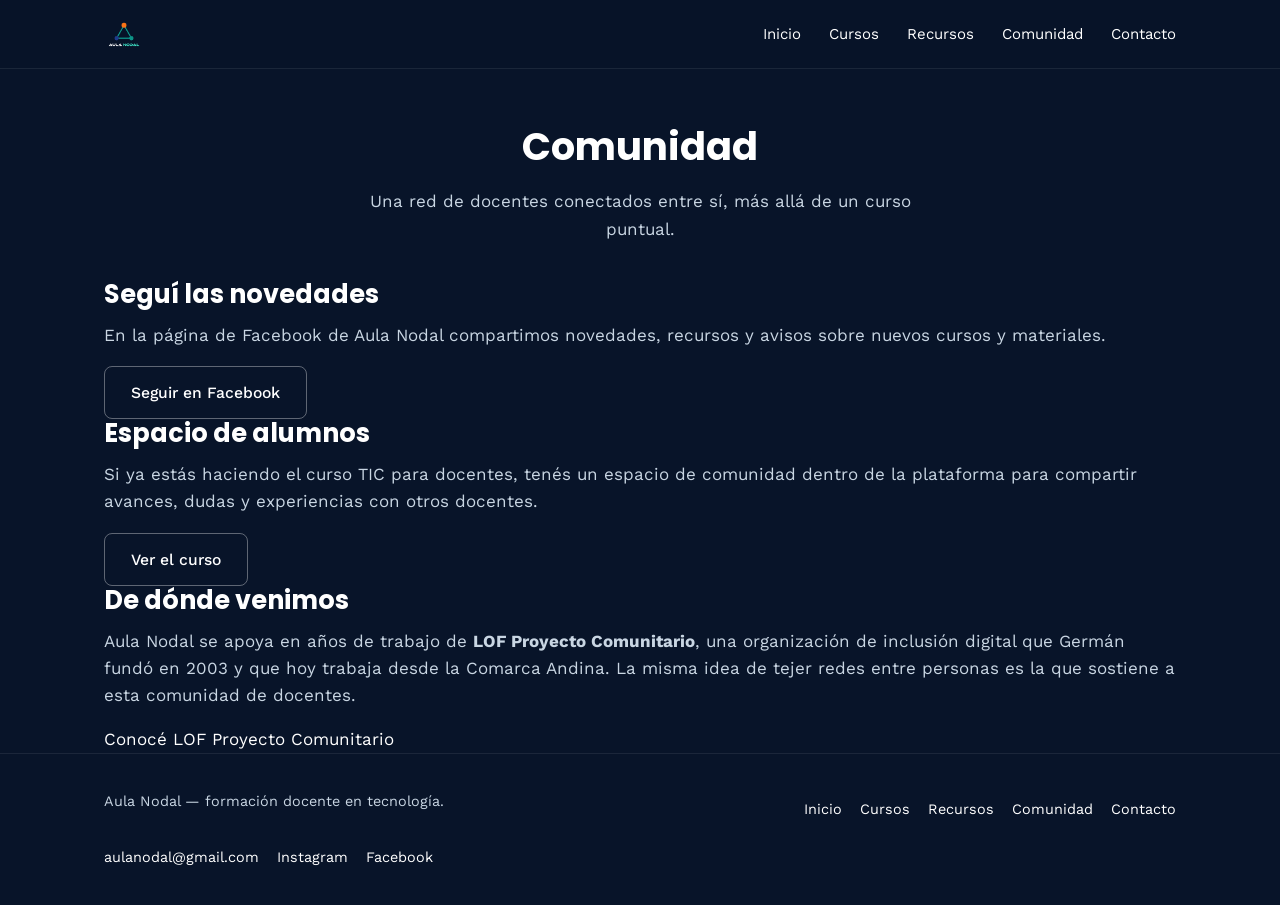
==== comunidad/index.html @ 1fce7fb5 "Create comunidad/index.html for community page This HTML file serves as the community page for Aula " ====
<!DOCTYPE html>
<html lang="es">
<head>
<meta charset="UTF-8">
<meta name="viewport" content="width=device-width, initial-scale=1.0">
<title>Comunidad — Aula Nodal</title>
<meta name="description" content="Sumate a la comunidad de Aula Nodal: seguí las novedades en Facebook o compartí dudas y avances con otros docentes dentro del curso.">
<link rel="icon" href="/assets/img/favicon.png">
<link rel="preconnect" href="https://fonts.googleapis.com">
<link rel="preconnect" href="https://fonts.gstatic.com" crossorigin>
<link href="https://fonts.googleapis.com/css2?family=Poppins:wght@600;700&family=Work+Sans:wght@400;500&display=swap" rel="stylesheet">
<link rel="stylesheet" href="/assets/css/style.css">
<link rel="stylesheet" href="/assets/css/recursos.css">
<link rel="stylesheet" href="/assets/css/comunidad.css">
</head>
<body>

<header class="site-header">
  <div class="wrap header-inner">
    <a href="/" class="brand">
      <img src="/assets/img/logo-aulanodal.png" alt="Aula Nodal - Inicio" class="brand-mark">
    </a>
    <button class="nav-toggle" aria-expanded="false" aria-controls="primary-nav" aria-label="Abrir menú">
      <span></span><span></span><span></span>
    </button>
    <nav id="primary-nav" class="primary-nav">
      <a href="/">Inicio</a>
      <a href="/cursos/">Cursos</a>
      <a href="/recursos/">Recursos</a>
      <a href="/comunidad/">Comunidad</a>
      <a href="/contacto/">Contacto</a>
    </nav>
  </div>
</header>

<main>

  <section class="page-hero">
    <div class="wrap page-hero-inner">
      <h1>Comunidad</h1>
      <p>Una red de docentes conectados entre sí, más allá de un curso puntual.</p>
    </div>
  </section>

  <section class="community-channels">
    <div class="wrap channels-grid">

      <div class="channel-card">
        <span class="channel-node channel-node-cyan"></span>
        <h2>Seguí las novedades</h2>
        <p>En la página de Facebook de Aula Nodal compartimos novedades, recursos y avisos sobre nuevos cursos y materiales.</p>
        <a href="https://facebook.com/aulanodal" class="btn btn-ghost" target="_blank" rel="noopener">Seguir en Facebook</a>
      </div>

      <div class="channel-card">
        <span class="channel-node channel-node-teal"></span>
        <h2>Espacio de alumnos</h2>
        <p>Si ya estás haciendo el curso TIC para docentes, tenés un espacio de comunidad dentro de la plataforma para compartir avances, dudas y experiencias con otros docentes.</p>
        <a href="/cursos/" class="btn btn-ghost">Ver el curso</a>
      </div>

    </div>
  </section>

  <section class="lof-section">
    <div class="wrap lof-inner">
      <h2>De dónde venimos</h2>
      <p>Aula Nodal se apoya en años de trabajo de <strong>LOF Proyecto Comunitario</strong>, una organización de inclusión digital que Germán fundó en 2003 y que hoy trabaja desde la Comarca Andina. La misma idea de tejer redes entre personas es la que sostiene a esta comunidad de docentes.</p>
      <a href="https://lof.org.ar" class="lof-link" target="_blank" rel="noopener">Conocé LOF Proyecto Comunitario</a>
    </div>
  </section>

</main>

<footer class="site-footer">
  <div class="wrap footer-inner">
    <p>Aula Nodal — formación docente en tecnología.</p>
    <nav class="footer-nav">
      <a href="/">Inicio</a>
      <a href="/cursos/">Cursos</a>
      <a href="/recursos/">Recursos</a>
      <a href="/comunidad/">Comunidad</a>
      <a href="/contacto/">Contacto</a>
    </nav>
    <div class="footer-meta">
      <a href="mailto:aulanodal@gmail.com">aulanodal@gmail.com</a>
      <a href="https://instagram.com/aulanodal" target="_blank" rel="noopener">Instagram</a>
      <a href="https://facebook.com/aulanodal" target="_blank" rel="noopener">Facebook</a>
    </div>
  </div>
</footer>

<script src="/assets/js/main.js"></script>
</body>
</html>
---- assets/css/style.css ----
/* ---------- Tokens ---------- */
:root {
  --navy: #081429;
  --navy-light: #0F2038;
  --teal: #0D9488;
  --mint: #3FE0C5;
  --cyan: #6EC8FF;
  --orange: #F97316;
  --white: #FFFFFF;
  --ink-soft: #C9D6E3;
  --max-width: 1120px;
}

/* ---------- Reset & base ---------- */
* { box-sizing: border-box; }
html { scroll-behavior: smooth; }
body {
  margin: 0;
  background: var(--navy);
  color: var(--white);
  font-family: 'Work Sans', system-ui, sans-serif;
  font-size: 17px;
  line-height: 1.6;
}
h1, h2 {
  font-family: 'Poppins', sans-serif;
  font-weight: 700;
  line-height: 1.15;
  margin: 0 0 0.5em;
}
p { margin: 0 0 1em; color: var(--ink-soft); }
a { color: inherit; text-decoration: none; }
img { max-width: 100%; display: block; }

.wrap {
  max-width: var(--max-width);
  margin: 0 auto;
  padding: 0 24px;
}

/* ---------- Header ---------- */
.site-header {
  position: sticky;
  top: 0;
  background: rgba(8, 20, 41, 0.92);
  backdrop-filter: blur(6px);
  border-bottom: 1px solid rgba(255,255,255,0.08);
  z-index: 10;
}
.header-inner {
  display: flex;
  align-items: center;
  justify-content: space-between;
  padding-top: 14px;
  padding-bottom: 14px;
}
.brand-mark { height: 40px; width: auto; }

.primary-nav {
  display: flex;
  gap: 28px;
  font-size: 15px;
}
.primary-nav a:hover { color: var(--mint); }

.nav-toggle {
  display: none;
  flex-direction: column;
  gap: 5px;
  background: none;
  border: none;
  cursor: pointer;
  padding: 6px;
}
.nav-toggle span {
  width: 22px;
  height: 2px;
  background: var(--white);
  display: block;
}

/* ---------- Hero ---------- */
.hero { padding: 72px 0 88px; }
.hero-inner {
  display: grid;
  grid-template-columns: 1.15fr 0.85fr;
  gap: 48px;
  align-items: center;
}
.hero h1 {
  font-size: clamp(2rem, 4vw, 2.75rem);
  max-width: 14ch;
}
.hero-sub {
  max-width: 46ch;
  font-size: 1.05rem;
}
.hero-ctas {
  display: flex;
  flex-wrap: wrap;
  gap: 14px;
  margin-top: 8px;
}
.hero-graphic img { width: 100%; max-width: 340px; height: auto; margin: 0 auto; }

.btn {
  display: inline-block;
  padding: 13px 26px;
  border-radius: 8px;
  font-weight: 500;
  font-size: 0.98rem;
  border: 1px solid transparent;
}
.btn-primary {
  background: var(--teal);
  color: var(--white);
}
.btn-primary:hover { background: #0B7A70; }
.btn-ghost {
  border-color: rgba(255,255,255,0.35);
  color: var(--white);
}
.btn-ghost:hover { border-color: var(--mint); color: var(--mint); }

/* ---------- Pillars ---------- */
.pillars { padding: 20px 0 88px; }
.pillars-grid {
  display: grid;
  grid-template-columns: repeat(3, 1fr);
  gap: 24px;
}
.pillar {
  background: var(--navy-light);
  border-radius: 12px;
  padding: 32px 28px;
  display: flex;
  flex-direction: column;
  gap: 4px;
  border-top: 3px solid transparent;
}
.pillar-orange { border-top-color: var(--orange); }
.pillar-teal { border-top-color: var(--teal); }
.pillar-navy { border-top-color: var(--cyan); }

.pillar-node {
  width: 12px;
  height: 12px;
  border-radius: 50%;
  margin-bottom: 14px;
}
.pillar-orange .pillar-node { background: var(--orange); }
.pillar-teal .pillar-node { background: var(--teal); }
.pillar-navy .pillar-node { background: var(--cyan); }

.pillar h2 { font-size: 1.3rem; }
.pillar-link {
  margin-top: auto;
  padding-top: 14px;
  font-size: 0.92rem;
  color: var(--mint);
}
.pillar:hover .pillar-link { text-decoration: underline; }

/* ---------- About ---------- */
.about { padding: 24px 0 96px; }
.about-inner {
  display: grid;
  grid-template-columns: 200px 1fr;
  gap: 40px;
  align-items: center;
}
.about-photo {
  width: 200px;
  height: 200px;
  border-radius: 50%;
  object-fit: cover;
  background: var(--navy-light);
}
.about-text p { max-width: 62ch; }

/* ---------- Footer ---------- */
.site-footer {
  border-top: 1px solid rgba(255,255,255,0.08);
  padding: 36px 0;
}
.footer-inner {
  display: flex;
  flex-wrap: wrap;
  gap: 18px 32px;
  align-items: center;
  justify-content: space-between;
  font-size: 0.9rem;
}
.footer-nav, .footer-meta {
  display: flex;
  flex-wrap: wrap;
  gap: 18px;
}
.footer-nav a:hover, .footer-meta a:hover { color: var(--mint); }

/* ---------- Responsive ---------- */
@media (max-width: 860px) {
  .hero-inner { grid-template-columns: 1fr; }
  .hero-graphic { max-width: 260px; margin: 0 auto; }
  .pillars-grid { grid-template-columns: 1fr; }
  .about-inner { grid-template-columns: 1fr; text-align: center; }
  .about-photo { margin: 0 auto; }
}
@media (max-width: 640px) {
  .primary-nav {
    position: absolute;
    top: 100%;
    left: 0;
    right: 0;
    background: var(--navy);
    flex-direction: column;
    padding: 16px 24px 24px;
    display: none;
    border-bottom: 1px solid rgba(255,255,255,0.08);
  }
  .primary-nav.open { display: flex; }
  .nav-toggle { display: flex; }
}

/* ---------- Accessibility ---------- */
:focus-visible {
  outline: 2px solid var(--mint);
  outline-offset: 2px;
}
@media (prefers-reduced-motion: reduce) {
  html { scroll-behavior: auto; }
}
---- assets/css/recursos.css ----
/* ---------- Page hero (genérico, reutilizable en recursos/comunidad/contacto) ---------- */
.page-hero { padding: 56px 0 20px; text-align: center; }
.page-hero-inner { max-width: 640px; margin: 0 auto; }
.page-hero h1 { font-size: clamp(1.9rem, 4vw, 2.4rem); }

/* ---------- Resource card ---------- */
.resource-section { padding: 40px 0 80px; }
.resource-card {
  max-width: 620px;
  margin: 0 auto;
  background: var(--navy-light);
  border-radius: 14px;
  padding: 40px 36px;
  text-align: center;
  border-top: 3px solid var(--teal);
}
.resource-tag {
  display: inline-block;
  background: rgba(13, 148, 136, 0.18);
  color: var(--mint);
  padding: 5px 14px;
  border-radius: 20px;
  font-size: 0.85rem;
  margin-bottom: 16px;
}
.resource-card h2 { font-size: 1.5rem; }
.resource-card > p { max-width: 46ch; margin: 0 auto 22px; }
.resource-features {
  list-style: none;
  padding: 0;
  margin: 0 0 28px;
  text-align: left;
  max-width: 38ch;
  margin-left: auto;
  margin-right: auto;
}
.resource-features li {
  padding: 7px 0 7px 24px;
  position: relative;
  color: var(--ink-soft);
}
.resource-features li::before {
  content: "";
  position: absolute;
  left: 0;
  top: 15px;
  width: 8px;
  height: 8px;
  border-radius: 50%;
  background: var(--orange);
}

/* ---------- Próximamente ---------- */
.more-resources { padding: 0 0 96px; text-align: center; }
.more-resources h2 { font-size: 1.3rem; margin-bottom: 10px; }
.more-resources p { max-width: 48ch; margin: 0 auto; }
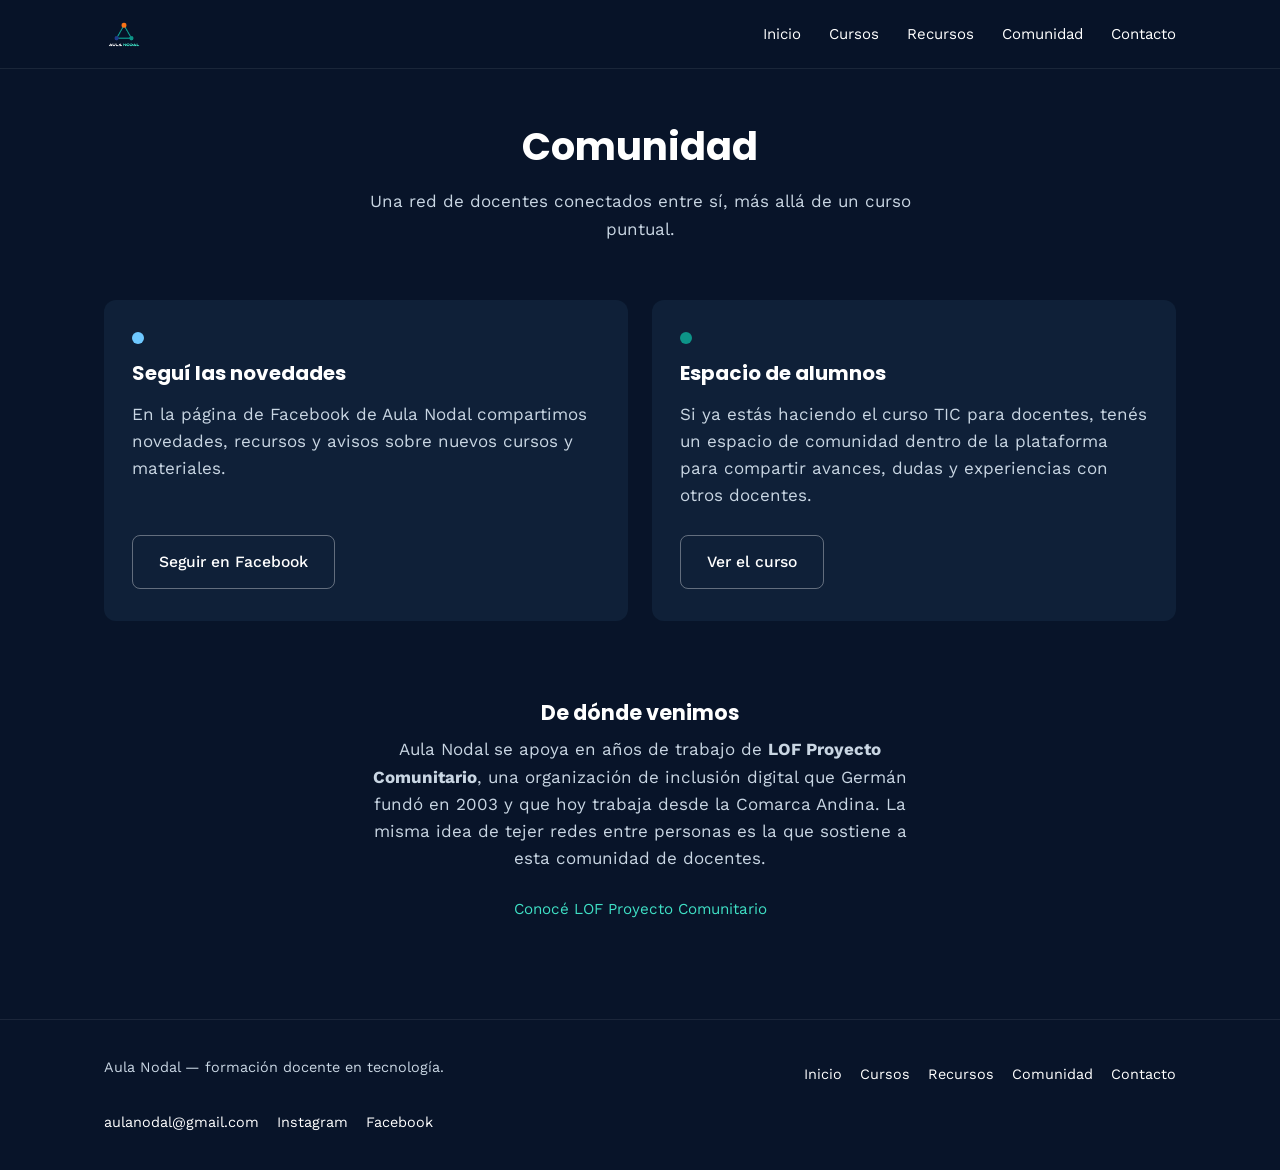
==== commit 066fc1b7: "Add files via upload" ====
--- a/comunidad/index.html
+++ b/comunidad/index.html
@@ -1,6 +1,13 @@
 <!DOCTYPE html>
 <html lang="es">
 <head>
+<!-- Google Tag Manager -->
+<script>(function(w,d,s,l,i){w[l]=w[l]||[];w[l].push({'gtm.start':
+new Date().getTime(),event:'gtm.js'});var f=d.getElementsByTagName(s)[0],
+j=d.createElement(s),dl=l!='dataLayer'?'&l='+l:'';j.async=true;j.src=
+'https://www.googletagmanager.com/gtm.js?id='+i+dl;f.parentNode.insertBefore(j,f);
+})(window,document,'script','dataLayer','GTM-NT9JLRTF');</script>
+<!-- End Google Tag Manager -->
 <meta charset="UTF-8">
 <meta name="viewport" content="width=device-width, initial-scale=1.0">
 <title>Comunidad — Aula Nodal</title>
@@ -14,6 +21,10 @@
 <link rel="stylesheet" href="/assets/css/comunidad.css">
 </head>
 <body>
+<!-- Google Tag Manager (noscript) -->
+<noscript><iframe src="https://www.googletagmanager.com/ns.html?id=GTM-NT9JLRTF"
+height="0" width="0" style="display:none;visibility:hidden"></iframe></noscript>
+<!-- End Google Tag Manager (noscript) -->
 
 <header class="site-header">
   <div class="wrap header-inner">
--- a/assets/css/comunidad.css
+++ b/assets/css/comunidad.css
@@ -0,0 +1,44 @@
+/* ---------- Canales de comunidad ---------- */
+.community-channels { padding: 20px 0 80px; }
+.channels-grid {
+  display: grid;
+  grid-template-columns: 1fr 1fr;
+  gap: 24px;
+}
+.channel-card {
+  background: var(--navy-light);
+  border-radius: 12px;
+  padding: 32px 28px;
+  display: flex;
+  flex-direction: column;
+  align-items: flex-start;
+  gap: 6px;
+}
+.channel-node {
+  width: 12px;
+  height: 12px;
+  border-radius: 50%;
+  margin-bottom: 12px;
+}
+.channel-node-cyan { background: var(--cyan); }
+.channel-node-teal { background: var(--teal); }
+.channel-card h2 { font-size: 1.25rem; }
+.channel-card p { margin-bottom: 20px; }
+.channel-card .btn { margin-top: auto; }
+
+/* ---------- LOF ---------- */
+.lof-section { padding: 0 0 96px; text-align: center; }
+.lof-inner { max-width: 620px; margin: 0 auto; }
+.lof-section h2 { font-size: 1.3rem; margin-bottom: 12px; }
+.lof-link {
+  display: inline-block;
+  margin-top: 8px;
+  color: var(--mint);
+  font-size: 0.95rem;
+}
+.lof-link:hover { text-decoration: underline; }
+
+/* ---------- Responsive ---------- */
+@media (max-width: 700px) {
+  .channels-grid { grid-template-columns: 1fr; }
+}
